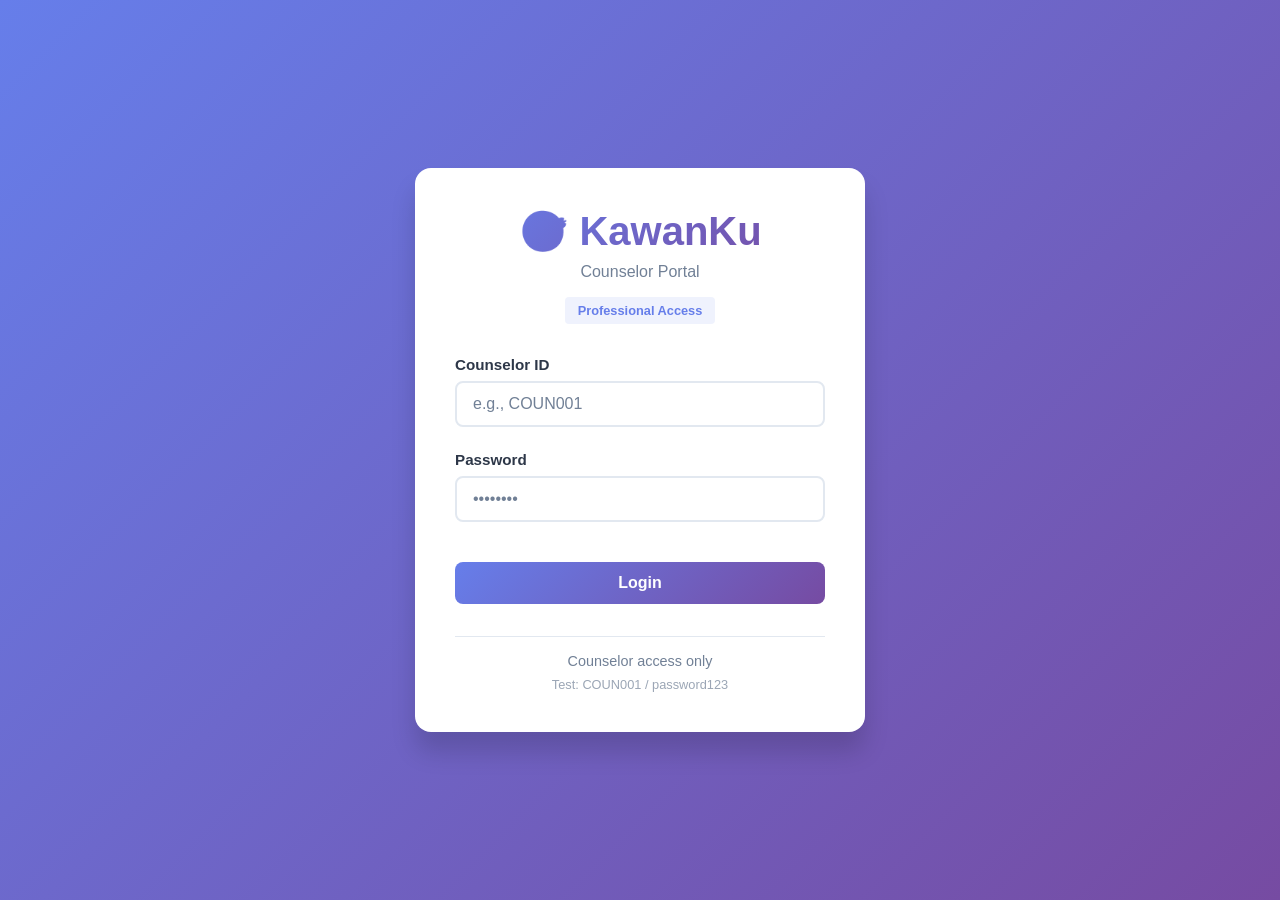
==== frontend/counselor/index.html @ 3671bcb1 "update routes" ====
<!DOCTYPE html>
<html lang="en">
<head>
    <meta charset="UTF-8">
    <meta name="viewport" content="width=device-width, initial-scale=1.0">
    <title>KawanKu AI - Counselor Dashboard</title>
    <style>
        * {
            margin: 0;
            padding: 0;
            box-sizing: border-box;
        }

        :root {
            --primary: #667eea;
            --secondary: #764ba2;
            --danger: #f56565;
            --warning: #ed8936;
            --success: #48bb78;
            --bg-light: #f7fafc;
            --bg-white: #ffffff;
            --text-dark: #2d3748;
            --text-light: #718096;
            --border: #e2e8f0;
            --shadow: 0 4px 6px rgba(0,0,0,0.1);
            --shadow-lg: 0 10px 15px rgba(0,0,0,0.1);
        }

        body {
            font-family: -apple-system, BlinkMacSystemFont, 'Segoe UI', Roboto, Oxygen, Ubuntu, Cantarell, sans-serif;
            background: var(--bg-light);
            color: var(--text-dark);
        }

        .container {
            display: flex;
            min-height: 100vh;
        }

        /* Sidebar */
        .sidebar {
            width: 280px;
            background: linear-gradient(135deg, var(--primary) 0%, var(--secondary) 100%);
            color: white;
            padding: 2rem;
            display: flex;
            flex-direction: column;
            box-shadow: var(--shadow-lg);
        }

        .logo {
            margin-bottom: 2rem;
        }

        .logo h1 {
            font-size: 1.5rem;
            margin-bottom: 0.5rem;
        }

        .logo p {
            font-size: 0.85rem;
            opacity: 0.9;
        }

        .nav {
            flex: 1;
        }

        .nav-item {
            padding: 0.75rem 1rem;
            margin-bottom: 0.5rem;
            border-radius: 0.5rem;
            cursor: pointer;
            transition: all 0.3s ease;
            opacity: 0.8;
            border-left: 3px solid transparent;
        }

        .nav-item:hover {
            background: rgba(255,255,255,0.1);
            opacity: 1;
        }

        .nav-item.active {
            background: rgba(255,255,255,0.2);
            opacity: 1;
            border-left-color: white;
        }

        .counselor-info {
            border-top: 2px solid rgba(255,255,255,0.2);
            padding-top: 1rem;
        }

        .counselor-info p {
            font-size: 0.9rem;
            margin-bottom: 0.5rem;
            opacity: 0.9;
        }

        .btn-logout {
            width: 100%;
            padding: 0.75rem;
            background: rgba(255,255,255,0.2);
            color: white;
            border: 2px solid white;
            border-radius: 0.5rem;
            cursor: pointer;
            font-weight: 600;
            transition: all 0.3s ease;
        }

        .btn-logout:hover {
            background: white;
            color: var(--primary);
        }

        /* Main content */
        .main-content {
            flex: 1;
            display: flex;
            flex-direction: column;
            overflow: hidden;
        }

        /* Header */
        .header {
            background: var(--bg-white);
            padding: 2rem;
            border-bottom: 2px solid var(--border);
            box-shadow: var(--shadow);
        }

        .header h2 {
            font-size: 1.75rem;
            color: var(--text-dark);
        }

        /* Dashboard content */
        .content {
            flex: 1;
            overflow-y: auto;
            padding: 2rem;
        }

        .dashboard-grid {
            display: grid;
            grid-template-columns: repeat(auto-fit, minmax(250px, 1fr));
            gap: 1.5rem;
            margin-bottom: 2rem;
        }

        .stat-card {
            background: var(--bg-white);
            padding: 1.5rem;
            border-radius: 1rem;
            box-shadow: var(--shadow);
            border-left: 4px solid var(--primary);
        }

        .stat-card.urgent {
            border-left-color: var(--danger);
        }

        .stat-card.warning {
            border-left-color: var(--warning);
        }

        .stat-value {
            font-size: 2rem;
            font-weight: 700;
            color: var(--primary);
            margin-bottom: 0.5rem;
        }

        .stat-label {
            color: var(--text-light);
            font-size: 0.9rem;
        }

        .students-table {
            background: var(--bg-white);
            border-radius: 1rem;
            box-shadow: var(--shadow);
            overflow: hidden;
            margin-bottom: 2rem;
        }

        .table-header {
            background: linear-gradient(135deg, var(--primary) 0%, var(--secondary) 100%);
            color: white;
            padding: 1.5rem 2rem;
            display: grid;
            grid-template-columns: 150px 200px 150px 150px 1fr;
            gap: 1rem;
            font-weight: 600;
            border-bottom: 2px solid var(--border);
        }

        .table-row {
            padding: 1.5rem 2rem;
            display: grid;
            grid-template-columns: 150px 200px 150px 150px 1fr;
            gap: 1rem;
            border-bottom: 1px solid var(--border);
            align-items: center;
            transition: all 0.3s ease;
            cursor: pointer;
        }

        .table-row:hover {
            background: var(--bg-light);
        }

        .student-id {
            font-weight: 600;
            color: var(--primary);
        }

        .risk-badge {
            display: inline-block;
            padding: 0.4rem 0.8rem;
            border-radius: 0.5rem;
            font-size: 0.85rem;
            font-weight: 600;
            text-align: center;
        }

        .risk-badge.low {
            background: rgba(72, 187, 120, 0.1);
            color: var(--success);
        }

        .risk-badge.moderate {
            background: rgba(237, 137, 54, 0.1);
            color: var(--warning);
        }

        .risk-badge.high {
            background: rgba(245, 101, 101, 0.1);
            color: var(--danger);
        }

        .risk-badge.urgent {
            background: var(--danger);
            color: white;
            animation: pulse 2s infinite;
        }

        @keyframes pulse {
            0%, 100% { opacity: 1; }
            50% { opacity: 0.7; }
        }

        .action-buttons {
            display: flex;
            gap: 0.5rem;
        }

        .btn {
            padding: 0.5rem 1rem;
            border: none;
            border-radius: 0.4rem;
            cursor: pointer;
            font-weight: 600;
            transition: all 0.3s ease;
            font-size: 0.85rem;
        }

        .btn-primary {
            background: var(--primary);
            color: white;
        }

        .btn-primary:hover {
            background: var(--secondary);
            transform: translateY(-2px);
        }

        .btn-secondary {
            background: var(--border);
            color: var(--text-dark);
        }

        .btn-secondary:hover {
            background: var(--text-light);
            color: white;
        }

        /* Modal */
        .modal {
            display: none;
            position: fixed;
            top: 0;
            left: 0;
            right: 0;
            bottom: 0;
            background: rgba(0,0,0,0.5);
            z-index: 1000;
            align-items: center;
            justify-content: center;
        }

        .modal.active {
            display: flex;
        }

        .modal-content {
            background: var(--bg-white);
            border-radius: 1rem;
            max-width: 700px;
            width: 90%;
            max-height: 80vh;
            overflow-y: auto;
            box-shadow: var(--shadow-lg);
        }

        .modal-header {
            padding: 2rem;
            background: linear-gradient(135deg, var(--primary) 0%, var(--secondary) 100%);
            color: white;
            display: flex;
            justify-content: space-between;
            align-items: center;
            border-bottom: 2px solid var(--border);
        }

        .modal-header h2 {
            font-size: 1.5rem;
        }

        .close-btn {
            background: none;
            border: none;
            color: white;
            font-size: 1.5rem;
            cursor: pointer;
        }

        .modal-body {
            padding: 2rem;
        }

        .report-section {
            margin-bottom: 2rem;
            padding-bottom: 1.5rem;
            border-bottom: 2px solid var(--border);
        }

        .report-section h3 {
            color: var(--primary);
            margin-bottom: 1rem;
            font-size: 1.1rem;
        }

        .report-section p {
            color: var(--text-light);
            line-height: 1.6;
            margin-bottom: 0.5rem;
        }

        @media (max-width: 1024px) {
            .table-header,
            .table-row {
                grid-template-columns: 120px 150px 120px 1fr;
            }
        }

        @media (max-width: 768px) {
            .container {
                flex-direction: column;
            }

            .sidebar {
                width: 100%;
                flex-direction: row;
                justify-content: space-between;
                padding: 1rem;
            }

            .nav {
                display: flex;
                gap: 1rem;
                flex: 1;
            }

            .dashboard-grid {
                grid-template-columns: 1fr;
            }

            .table-header,
            .table-row {
                grid-template-columns: 1fr;
            }
        }
    </style>
</head>
<body>
    <div class="container">
        <!-- Sidebar -->
        <div class="sidebar">
            <div class="logo">
                <h1>🎯 KawanKu</h1>
                <p>Counselor Portal</p>
            </div>

            <div class="nav">
                <div class="nav-item active" onclick="switchTab('dashboard')">
                    📊 Dashboard
                </div>
                <div class="nav-item" onclick="switchTab('students')">
                    👥 Students
                </div>
                <div class="nav-item" onclick="switchTab('reports')">
                    📋 Reports
                </div>
            </div>

            <div class="counselor-info">
                <p><strong id="counselorName">Counselor</strong></p>
                <p id="counselorId" style="font-size: 0.8rem; opacity: 0.7;"></p>
                <button class="btn-logout" onclick="logout()">Logout</button>
            </div>
        </div>

        <!-- Main Content -->
        <div class="main-content">
            <!-- Header -->
            <div class="header">
                <h2 id="pageTitle">Dashboard Overview</h2>
            </div>

            <!-- Content -->
            <div class="content">
                <!-- Dashboard Tab -->
                <div id="dashboardTab" class="tab-content active">
                    <div class="dashboard-grid">
                        <div class="stat-card">
                            <div class="stat-value" id="totalStudents">0</div>
                            <div class="stat-label">Total Students</div>
                        </div>
                        <div class="stat-card warning">
                            <div class="stat-value" id="needsAttention">0</div>
                            <div class="stat-label">Needs Attention</div>
                        </div>
                        <div class="stat-card urgent">
                            <div class="stat-value" id="urgentCases">0</div>
                            <div class="stat-label">Urgent Cases</div>
                        </div>
                    </div>
                </div>

                <!-- Students Tab -->
                <div id="studentsTab" class="tab-content" style="display: none;">
                    <div class="students-table">
                        <div class="table-header">
                            <div>Student ID</div>
                            <div>Name</div>
                            <div>Risk Level</div>
                            <div>Last Active</div>
                            <div>Actions</div>
                        </div>
                        <div id="studentsTableBody"></div>
                    </div>
                </div>

                <!-- Reports Tab -->
                <div id="reportsTab" class="tab-content" style="display: none;">
                    <p style="color: var(--text-light); margin-bottom: 1rem;">Select a student to view their privacy-preserved report.</p>
                    <div id="reportsContainer"></div>
                </div>
            </div>
        </div>
    </div>

    <!-- Report Modal -->
    <div id="reportModal" class="modal">
        <div class="modal-content">
            <div class="modal-header">
                <h2>Student Report - <span id="reportStudentId"></span></h2>
                <button class="close-btn" onclick="closeReportModal()">&times;</button>
            </div>
            <div class="modal-body" id="reportContent">
                <!-- Report content will be loaded here -->
            </div>
        </div>
    </div>

    <script>
        const API_BASE = window.API_BASE || 'http://localhost:5000/api';
        let counselorId, token;

        // Initialize
        window.addEventListener('DOMContentLoaded', () => {
            const stored = localStorage.getItem('kawanku_counselor_session');
            if (!stored) {
                window.location.href = 'login.html';
                return;
            }

            const session = JSON.parse(stored);
            counselorId = session.counselor_id;
            token = session.token;

            document.getElementById('counselorName').textContent = session.full_name;
            document.getElementById('counselorId').textContent = counselorId;

            loadDashboard();
            loadStudents();
            setInterval(() => {
                loadDashboard();
                loadStudents();
            }, 15000);
        });

        function switchTab(tabName) {
            // Hide all tabs
            document.querySelectorAll('.tab-content').forEach(el => {
                el.style.display = 'none';
            });

            // Remove active class from nav items
            document.querySelectorAll('.nav-item').forEach(el => {
                el.classList.remove('active');
            });

            // Show selected tab
            document.getElementById(tabName + 'Tab').style.display = 'block';

            // Set active nav item
            event.target.classList.add('active');

            // Update page title
            const titles = {
                'dashboard': 'Dashboard Overview',
                'students': 'Student List',
                'reports': 'Reports'
            };
            document.getElementById('pageTitle').textContent = titles[tabName];
        }

        async function loadDashboard() {
            try {
                const response = await fetch(`${API_BASE}/counselor/dashboard`, {
                    headers: { 'Authorization': `Bearer ${token}` }
                });

                if (response.ok) {
                    const data = await response.json();
                    document.getElementById('totalStudents').textContent = data.total_students;
                    document.getElementById('needsAttention').textContent = data.students_needing_attention;
                    document.getElementById('urgentCases').textContent = data.urgent_cases;
                }
            } catch (error) {
                console.error('Error loading dashboard:', error);
            }
        }

        async function loadStudents() {
            try {
                const response = await fetch(`${API_BASE}/counselor/students`, {
                    headers: { 'Authorization': `Bearer ${token}` }
                });

                if (response.ok) {
                    const data = await response.json();
                    displayStudents(data.students);
                }
            } catch (error) {
                console.error('Error loading students:', error);
            }
        }

        function displayStudents(students) {
            const tbody = document.getElementById('studentsTableBody');
            tbody.innerHTML = '';

            students.forEach(student => {
                const riskLevel = student.risk_assessment?.overall_risk_level || 'Low';
                const riskClass = riskLevel.toLowerCase();
                const lastLogin = student.last_login ? new Date(student.last_login).toLocaleDateString() : 'N/A';

                const row = document.createElement('div');
                row.className = 'table-row';
                row.innerHTML = `
                    <div class="student-id">${student.student_id}</div>
                    <div>${student.full_name}</div>
                    <div>
                        <span class="risk-badge ${riskClass}">${riskLevel}</span>
                    </div>
                    <div>${lastLogin}</div>
                    <div class="action-buttons">
                        <button class="btn btn-primary" onclick="viewReport('${student.student_id}')">Report</button>
                        <button class="btn btn-secondary" onclick="contactStudent('${student.student_id}')">Contact</button>
                    </div>
                `;
                tbody.appendChild(row);
            });
        }

        async function viewReport(studentId) {
            try {
                const response = await fetch(`${API_BASE}/counselor/report/${studentId}`, {
                    headers: { 'Authorization': `Bearer ${token}` }
                });

                if (response.ok) {
                    const report = await response.json();
                    displayReportModal(studentId, report);
                }
            } catch (error) {
                console.error('Error loading report:', error);
                alert('Failed to load report');
            }
        }

        function displayReportModal(studentId, report) {
            document.getElementById('reportStudentId').textContent = studentId;

            const reportHtml = `
                <div class="report-section">
                    <h3>📋 Metadata</h3>
                    <p><strong>Sessions:</strong> ${report.metadata.total_sessions}</p>
                    <p><strong>Messages:</strong> ${report.metadata.total_messages}</p>
                </div>

                <div class="report-section">
                    <h3>😊 Mood State</h3>
                    <p><strong>Current:</strong> ${report.mood_state.current_state}</p>
                    <p><strong>Trajectory:</strong> ${report.mood_state.trajectory}</p>
                    <p>${report.mood_state.description}</p>
                </div>

                <div class="report-section">
                    <h3>😰 Stress Assessment</h3>
                    <p><strong>Overall Level:</strong> ${report.stress_assessment.overall_level}</p>
                    <p><strong>Breakdown:</strong></p>
                    <ul style="margin-left: 1rem; color: var(--text-light);">
                        <li>Cognitive Burnout: ${report.stress_assessment.breakdown.cognitive_burnout}%</li>
                        <li>Emotional Fatigue: ${report.stress_assessment.breakdown.emotional_fatigue}%</li>
                        <li>Social Stress: ${report.stress_assessment.breakdown.social_stress}%</li>
                        <li>Academic Pressure: ${report.stress_assessment.breakdown.academic_pressure}%</li>
                    </ul>
                </div>

                <div class="report-section">
                    <h3>🏥 Clinical Screening</h3>
                    <p><strong>GAD-7 Score:</strong> ${report.clinical_screening.gad7.score} (${report.clinical_screening.gad7.risk_level})</p>
                    <p><strong>PHQ-9 Score:</strong> ${report.clinical_screening.phq9.score} (${report.clinical_screening.phq9.risk_level})</p>
                </div>

                <div class="report-section">
                    <h3>⚠️ Risk Assessment</h3>
                    <p><strong>Overall Risk:</strong> ${report.risk_assessment.overall_risk_level}</p>
                    <p><strong>Intervention Needed:</strong> ${report.risk_assessment.immediate_intervention_needed ? 'YES' : 'No'}</p>
                    <p><strong>Follow-up Priority:</strong> ${report.risk_assessment.follow_up_priority}</p>
                </div>

                <div class="report-section" style="border: none;">
                    <h3>💡 Recommendations</h3>
                    <div id="recommendationsContainer"></div>
                    <p style="margin-top: 1rem; padding-top: 1rem; border-top: 1px solid var(--border); font-size: 0.9rem; color: var(--text-light);">
                        ⚕️ ${report.privacy_notice}
                    </p>
                </div>
            `;

            document.getElementById('reportContent').innerHTML = reportHtml;

            // Add recommendations
            const recsContainer = document.getElementById('recommendationsContainer');
            report.clinical_recommendations.forEach(rec => {
                const recDiv = document.createElement('div');
                recDiv.style.marginBottom = '1rem';
                recDiv.innerHTML = `
                    <p><strong>${rec.action}</strong> <span class="risk-badge ${rec.urgency.toLowerCase()}">${rec.urgency}</span></p>
                    <p style="color: var(--text-light); margin-top: 0.5rem;">${rec.description}</p>
                `;
                recsContainer.appendChild(recDiv);
            });

            document.getElementById('reportModal').classList.add('active');
        }

        function closeReportModal() {
            document.getElementById('reportModal').classList.remove('active');
        }

        function contactStudent(studentId) {
            alert(`Contacting student ${studentId}...\n(This would open contact form)`);
        }

        function logout() {
            localStorage.removeItem('kawanku_counselor_session');
            window.location.href = 'login.html';
        }
    </script>
</body>
</html>
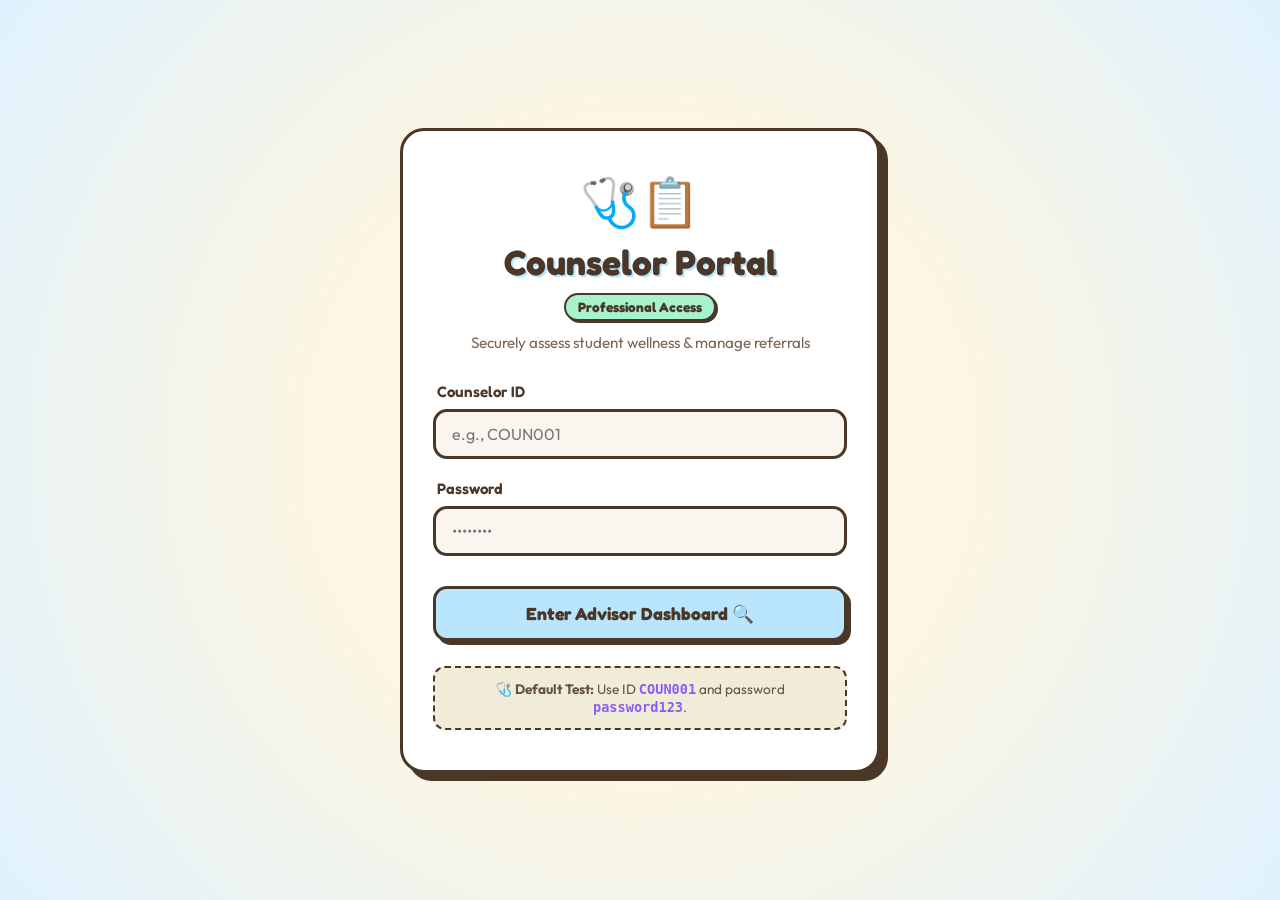
==== commit 0a0293e9: "feat: complete counselor and student login & registration with backend API and local fallback" ====
--- a/frontend/counselor/index.html
+++ b/frontend/counselor/index.html
@@ -3,7 +3,13 @@
 <head>
     <meta charset="UTF-8">
     <meta name="viewport" content="width=device-width, initial-scale=1.0">
-    <title>KawanKu AI - Counselor Dashboard</title>
+    <title>KawanKu AI - Counselor Portal</title>
+    <!-- Google Fonts -->
+    <link rel="preconnect" href="https://fonts.googleapis.com">
+    <link rel="preconnect" href="https://fonts.gstatic.com" crossorigin>
+    <link href="https://fonts.googleapis.com/css2?family=Fredoka:wght@300..700&family=Outfit:wght@300;400;500;600;700;800&display=swap" rel="stylesheet">
+    <!-- Lucide Icons -->
+    <script src="../../lucide.min.js"></script>
     <style>
         * {
             margin: 0;
@@ -12,688 +18,1223 @@
         }
 
         :root {
-            --primary: #667eea;
-            --secondary: #764ba2;
-            --danger: #f56565;
-            --warning: #ed8936;
-            --success: #48bb78;
-            --bg-light: #f7fafc;
-            --bg-white: #ffffff;
-            --text-dark: #2d3748;
-            --text-light: #718096;
-            --border: #e2e8f0;
-            --shadow: 0 4px 6px rgba(0,0,0,0.1);
-            --shadow-lg: 0 10px 15px rgba(0,0,0,0.1);
+            --bg-color: #fdf6e2;
+            --text-color: #4a3728;
+            --accent-purple: #8b5cf6;
+            --accent-mint: #a7f3d0;
+            --accent-blue: #bae6fd;
+            --accent-pink: #ffb3c1;
+            --accent-peach: #ffd0b0;
+            --border-color: #4a3728;
+            --card-bg: #ffffff;
         }
 
         body {
-            font-family: -apple-system, BlinkMacSystemFont, 'Segoe UI', Roboto, Oxygen, Ubuntu, Cantarell, sans-serif;
-            background: var(--bg-light);
-            color: var(--text-dark);
-        }
-
-        .container {
-            display: flex;
+            font-family: 'Outfit', sans-serif;
+            background: #faf6ef;
+            color: var(--text-color);
             min-height: 100vh;
-        }
-
-        /* Sidebar */
-        .sidebar {
+            display: flex;
+        }
+
+        /* Sidebar Nav */
+        aside.sidebar {
             width: 280px;
-            background: linear-gradient(135deg, var(--primary) 0%, var(--secondary) 100%);
-            color: white;
-            padding: 2rem;
+            background: #ffffff;
+            border-right: 3px solid var(--border-color);
             display: flex;
             flex-direction: column;
-            box-shadow: var(--shadow-lg);
-        }
-
-        .logo {
-            margin-bottom: 2rem;
-        }
-
-        .logo h1 {
-            font-size: 1.5rem;
-            margin-bottom: 0.5rem;
-        }
-
-        .logo p {
-            font-size: 0.85rem;
-            opacity: 0.9;
-        }
-
-        .nav {
-            flex: 1;
-        }
-
-        .nav-item {
-            padding: 0.75rem 1rem;
-            margin-bottom: 0.5rem;
-            border-radius: 0.5rem;
+            padding: 30px 20px;
+        }
+
+        .logo-section {
+            display: flex;
+            align-items: center;
+            gap: 12px;
+            margin-bottom: 40px;
+            padding-bottom: 20px;
+            border-bottom: 2px dashed var(--border-color);
+        }
+
+        .logo-icon {
+            font-size: 2.2rem;
+            animation: bounce-slow 4s ease-in-out infinite;
+        }
+
+        @keyframes bounce-slow {
+            0%, 100% { transform: translateY(0); }
+            50% { transform: translateY(-4px); }
+        }
+
+        .logo-text h2 {
+            font-family: 'Fredoka', sans-serif;
+            font-size: 1.4rem;
+            color: var(--text-color);
+        }
+
+        .logo-text span {
+            font-size: 0.75rem;
+            background: var(--accent-mint);
+            border: 1.5px solid var(--border-color);
+            font-weight: 700;
+            padding: 2px 8px;
+            border-radius: 10px;
+        }
+
+        .nav-menu {
+            display: flex;
+            flex-direction: column;
+            gap: 10px;
+            flex-grow: 1;
+        }
+
+        .nav-btn {
+            background: none;
+            border: 3px solid transparent;
+            padding: 12px 16px;
+            border-radius: 14px;
+            font-family: 'Fredoka', sans-serif;
+            font-size: 1rem;
+            font-weight: 600;
+            color: var(--text-color);
             cursor: pointer;
-            transition: all 0.3s ease;
-            opacity: 0.8;
-            border-left: 3px solid transparent;
-        }
-
-        .nav-item:hover {
-            background: rgba(255,255,255,0.1);
-            opacity: 1;
-        }
-
-        .nav-item.active {
-            background: rgba(255,255,255,0.2);
-            opacity: 1;
-            border-left-color: white;
-        }
-
-        .counselor-info {
-            border-top: 2px solid rgba(255,255,255,0.2);
-            padding-top: 1rem;
-        }
-
-        .counselor-info p {
-            font-size: 0.9rem;
-            margin-bottom: 0.5rem;
-            opacity: 0.9;
+            display: flex;
+            align-items: center;
+            gap: 12px;
+            transition: all 0.2s ease;
+            text-align: left;
+        }
+
+        .nav-btn:hover {
+            background: #faf6ef;
+            border-color: var(--border-color);
+        }
+
+        .nav-btn.active {
+            background: var(--accent-blue);
+            border-color: var(--border-color);
+            box-shadow: 3px 3px 0px 0px var(--border-color);
+            transform: translate(-1px, -1px);
+        }
+
+        .sidebar-footer {
+            border-top: 2px dashed var(--border-color);
+            padding-top: 20px;
+            margin-top: 20px;
+        }
+
+        .counselor-profile {
+            display: flex;
+            align-items: center;
+            gap: 12px;
+            margin-bottom: 15px;
+        }
+
+        .profile-avatar {
+            font-size: 1.8rem;
+            background: #faf6ef;
+            width: 44px;
+            height: 44px;
+            border-radius: 50%;
+            border: 2px solid var(--border-color);
+            display: flex;
+            align-items: center;
+            justify-content: center;
+        }
+
+        .profile-info {
+            display: flex;
+            flex-direction: column;
+        }
+
+        .profile-name {
+            font-weight: 700;
+            font-size: 0.95rem;
+        }
+
+        .profile-role {
+            font-size: 0.75rem;
+            color: #7a6655;
         }
 
         .btn-logout {
             width: 100%;
-            padding: 0.75rem;
-            background: rgba(255,255,255,0.2);
-            color: white;
-            border: 2px solid white;
-            border-radius: 0.5rem;
+            background: #fee2e2;
+            border: 2px solid var(--border-color);
+            border-radius: 10px;
+            padding: 8px;
+            font-family: 'Fredoka', sans-serif;
+            font-size: 0.85rem;
+            font-weight: 700;
+            color: #b91c1c;
             cursor: pointer;
-            font-weight: 600;
-            transition: all 0.3s ease;
+            transition: all 0.2s;
         }
 
         .btn-logout:hover {
-            background: white;
-            color: var(--primary);
-        }
-
-        /* Main content */
-        .main-content {
-            flex: 1;
-            display: flex;
-            flex-direction: column;
-            overflow: hidden;
-        }
-
-        /* Header */
-        .header {
-            background: var(--bg-white);
-            padding: 2rem;
-            border-bottom: 2px solid var(--border);
-            box-shadow: var(--shadow);
-        }
-
-        .header h2 {
-            font-size: 1.75rem;
-            color: var(--text-dark);
-        }
-
-        /* Dashboard content */
-        .content {
-            flex: 1;
+            background: #fca5a5;
+        }
+
+        /* Main Content Container */
+        main.main-content {
+            flex-grow: 1;
+            padding: 40px;
             overflow-y: auto;
-            padding: 2rem;
-        }
-
-        .dashboard-grid {
+            max-width: calc(100vw - 280px);
+        }
+
+        header.content-header {
+            display: flex;
+            justify-content: space-between;
+            align-items: center;
+            margin-bottom: 35px;
+        }
+
+        header.content-header h1 {
+            font-family: 'Fredoka', sans-serif;
+            font-size: 2.2rem;
+            text-shadow: 2px 2px 0px var(--accent-blue);
+        }
+
+        /* Search Section */
+        .search-container {
+            display: flex;
+            align-items: center;
+            gap: 10px;
+        }
+
+        .search-input {
+            padding: 10px 16px;
+            font-family: inherit;
+            font-size: 0.95rem;
+            border: 3px solid var(--border-color);
+            border-radius: 12px;
+            outline: none;
+            width: 240px;
+            background: #ffffff;
+        }
+
+        .search-input:focus {
+            box-shadow: 3px 3px 0px 0px var(--border-color);
+        }
+
+        .btn-search {
+            background: var(--accent-pink);
+            border: 3px solid var(--border-color);
+            border-radius: 12px;
+            padding: 10px 18px;
+            font-family: 'Fredoka', sans-serif;
+            font-weight: 700;
+            cursor: pointer;
+            box-shadow: 3px 3px 0px 0px var(--border-color);
+            transition: all 0.2s;
+        }
+
+        .btn-search:hover {
+            transform: translate(-1px, -1px);
+            box-shadow: 4px 4px 0px 0px var(--border-color);
+        }
+
+        .btn-search:active {
+            transform: translate(1px, 1px);
+            box-shadow: 1px 1px 0px 0px var(--border-color);
+        }
+
+        /* Grid stats */
+        .stats-grid {
             display: grid;
-            grid-template-columns: repeat(auto-fit, minmax(250px, 1fr));
-            gap: 1.5rem;
-            margin-bottom: 2rem;
+            grid-template-columns: repeat(auto-fit, minmax(220px, 1fr));
+            gap: 20px;
+            margin-bottom: 35px;
         }
 
         .stat-card {
-            background: var(--bg-white);
-            padding: 1.5rem;
-            border-radius: 1rem;
-            box-shadow: var(--shadow);
-            border-left: 4px solid var(--primary);
+            background: #ffffff;
+            border: 3px solid var(--border-color);
+            border-radius: 20px;
+            padding: 24px;
+            box-shadow: 4px 4px 0px 0px var(--border-color);
+            display: flex;
+            align-items: center;
+            justify-content: space-between;
         }
 
         .stat-card.urgent {
-            border-left-color: var(--danger);
-        }
-
-        .stat-card.warning {
-            border-left-color: var(--warning);
-        }
-
-        .stat-value {
+            background: #fee2e2;
+        }
+
+        .stat-info h3 {
+            font-size: 0.85rem;
+            text-transform: uppercase;
+            letter-spacing: 1px;
+            color: #7a6655;
+            margin-bottom: 5px;
+        }
+
+        .stat-info p.val {
+            font-family: 'Fredoka', sans-serif;
+            font-size: 2.2rem;
+            font-weight: 700;
+        }
+
+        .stat-icon {
+            font-size: 2.4rem;
+        }
+
+        /* Panels styling */
+        .panel {
+            display: none;
+        }
+
+        .panel.active {
+            display: block;
+        }
+
+        /* Cards list */
+        .main-card {
+            background: #ffffff;
+            border: 3px solid var(--border-color);
+            border-radius: 20px;
+            padding: 30px;
+            box-shadow: 6px 6px 0px 0px var(--border-color);
+            margin-bottom: 30px;
+        }
+
+        .main-card h2 {
+            font-family: 'Fredoka', sans-serif;
+            font-size: 1.5rem;
+            margin-bottom: 20px;
+            display: flex;
+            align-items: center;
+            gap: 10px;
+        }
+
+        /* Table */
+        .custom-table {
+            width: 100%;
+            border-collapse: separate;
+            border-spacing: 0 10px;
+        }
+
+        .custom-table th {
+            text-align: left;
+            padding: 10px 15px;
+            font-family: 'Fredoka', sans-serif;
+            font-weight: 700;
+            font-size: 0.9rem;
+            text-transform: uppercase;
+            color: #7a6655;
+        }
+
+        .table-row {
+            background: #faf6ef;
+            border-radius: 12px;
+        }
+
+        .table-row td {
+            padding: 15px;
+            border-top: 3px solid var(--border-color);
+            border-bottom: 3px solid var(--border-color);
+        }
+
+        .table-row td:first-child {
+            border-left: 3px solid var(--border-color);
+            border-top-left-radius: 12px;
+            border-bottom-left-radius: 12px;
+            font-weight: bold;
+        }
+
+        .table-row td:last-child {
+            border-right: 3px solid var(--border-color);
+            border-top-right-radius: 12px;
+            border-bottom-right-radius: 12px;
+        }
+
+        /* Badges */
+        .badge-risk {
+            font-family: 'Fredoka', sans-serif;
+            font-weight: 700;
+            font-size: 0.8rem;
+            padding: 4px 10px;
+            border-radius: 12px;
+            border: 2px solid var(--border-color);
+            display: inline-block;
+            box-shadow: 1.5px 1.5px 0px 0px var(--border-color);
+        }
+
+        .badge-risk.low { background: var(--accent-mint); }
+        .badge-risk.medium { background: var(--accent-peach); }
+        .badge-risk.high { background: var(--accent-pink); }
+        .badge-risk.urgent { background: #f87171; color: white; animation: pulse-border 1.5s infinite; }
+
+        @keyframes pulse-border {
+            0%, 100% { border-color: var(--border-color); }
+            50% { border-color: #ef4444; }
+        }
+
+        .btn-table {
+            background: #ffffff;
+            border: 2.5px solid var(--border-color);
+            border-radius: 8px;
+            padding: 6px 12px;
+            font-family: 'Fredoka', sans-serif;
+            font-size: 0.85rem;
+            font-weight: 700;
+            cursor: pointer;
+            transition: all 0.15s;
+            box-shadow: 2px 2px 0px 0px var(--border-color);
+        }
+
+        .btn-table:hover {
+            transform: translate(-1px, -1px);
+            box-shadow: 3px 3px 0px 0px var(--border-color);
+        }
+
+        .btn-table.primary {
+            background: var(--accent-blue);
+        }
+
+        /* Weekly Scheduler Styling */
+        .weekly-banner {
+            background: var(--accent-peach);
+            border: 3px solid var(--border-color);
+            border-radius: 16px;
+            padding: 20px;
+            margin-bottom: 25px;
+            display: flex;
+            align-items: center;
+            gap: 15px;
+            box-shadow: 4px 4px 0px 0px var(--border-color);
+        }
+
+        .weekly-banner-icon {
             font-size: 2rem;
-            font-weight: 700;
-            color: var(--primary);
-            margin-bottom: 0.5rem;
-        }
-
-        .stat-label {
-            color: var(--text-light);
+        }
+
+        .weekly-banner-text h3 {
+            font-family: 'Fredoka', sans-serif;
+            margin-bottom: 4px;
+        }
+
+        .weekly-banner-text p {
             font-size: 0.9rem;
-        }
-
-        .students-table {
-            background: var(--bg-white);
-            border-radius: 1rem;
-            box-shadow: var(--shadow);
-            overflow: hidden;
-            margin-bottom: 2rem;
-        }
-
-        .table-header {
-            background: linear-gradient(135deg, var(--primary) 0%, var(--secondary) 100%);
-            color: white;
-            padding: 1.5rem 2rem;
-            display: grid;
-            grid-template-columns: 150px 200px 150px 150px 1fr;
-            gap: 1rem;
-            font-weight: 600;
-            border-bottom: 2px solid var(--border);
-        }
-
-        .table-row {
-            padding: 1.5rem 2rem;
-            display: grid;
-            grid-template-columns: 150px 200px 150px 150px 1fr;
-            gap: 1rem;
-            border-bottom: 1px solid var(--border);
-            align-items: center;
-            transition: all 0.3s ease;
-            cursor: pointer;
-        }
-
-        .table-row:hover {
-            background: var(--bg-light);
-        }
-
-        .student-id {
-            font-weight: 600;
-            color: var(--primary);
-        }
-
-        .risk-badge {
-            display: inline-block;
-            padding: 0.4rem 0.8rem;
-            border-radius: 0.5rem;
-            font-size: 0.85rem;
-            font-weight: 600;
-            text-align: center;
-        }
-
-        .risk-badge.low {
-            background: rgba(72, 187, 120, 0.1);
-            color: var(--success);
-        }
-
-        .risk-badge.moderate {
-            background: rgba(237, 137, 54, 0.1);
-            color: var(--warning);
-        }
-
-        .risk-badge.high {
-            background: rgba(245, 101, 101, 0.1);
-            color: var(--danger);
-        }
-
-        .risk-badge.urgent {
-            background: var(--danger);
-            color: white;
-            animation: pulse 2s infinite;
-        }
-
-        @keyframes pulse {
-            0%, 100% { opacity: 1; }
-            50% { opacity: 0.7; }
-        }
-
-        .action-buttons {
-            display: flex;
-            gap: 0.5rem;
-        }
-
-        .btn {
-            padding: 0.5rem 1rem;
-            border: none;
-            border-radius: 0.4rem;
-            cursor: pointer;
-            font-weight: 600;
-            transition: all 0.3s ease;
-            font-size: 0.85rem;
-        }
-
-        .btn-primary {
-            background: var(--primary);
-            color: white;
-        }
-
-        .btn-primary:hover {
-            background: var(--secondary);
-            transform: translateY(-2px);
-        }
-
-        .btn-secondary {
-            background: var(--border);
-            color: var(--text-dark);
-        }
-
-        .btn-secondary:hover {
-            background: var(--text-light);
-            color: white;
-        }
-
-        /* Modal */
-        .modal {
-            display: none;
+            opacity: 0.9;
+        }
+
+        .scheduler-card {
+            background: #faf6ef;
+            border: 2px dashed var(--border-color);
+            border-radius: 14px;
+            padding: 20px;
+            margin-top: 20px;
+        }
+
+        /* Report Modal Card */
+        .modal-overlay {
             position: fixed;
             top: 0;
             left: 0;
             right: 0;
             bottom: 0;
-            background: rgba(0,0,0,0.5);
-            z-index: 1000;
+            background: rgba(74, 55, 40, 0.4);
+            display: flex;
             align-items: center;
             justify-content: center;
-        }
-
-        .modal.active {
-            display: flex;
-        }
-
-        .modal-content {
-            background: var(--bg-white);
-            border-radius: 1rem;
-            max-width: 700px;
-            width: 90%;
-            max-height: 80vh;
-            overflow-y: auto;
-            box-shadow: var(--shadow-lg);
+            z-index: 100;
+            opacity: 0;
+            pointer-events: none;
+            transition: opacity 0.3s ease;
+            padding: 20px;
+        }
+
+        .modal-overlay.active {
+            opacity: 1;
+            pointer-events: auto;
+        }
+
+        .modal-card {
+            background: #ffffff;
+            border: 3.5px solid var(--border-color);
+            border-radius: 24px;
+            width: 100%;
+            max-width: 680px;
+            max-height: 90vh;
+            display: flex;
+            flex-direction: column;
+            box-shadow: 10px 10px 0px 0px var(--border-color);
+            transform: translateY(20px);
+            transition: transform 0.3s ease;
+        }
+
+        .modal-overlay.active .modal-card {
+            transform: translateY(0);
         }
 
         .modal-header {
-            padding: 2rem;
-            background: linear-gradient(135deg, var(--primary) 0%, var(--secondary) 100%);
-            color: white;
-            display: flex;
+            padding: 20px 25px;
+            border-bottom: 3px solid var(--border-color);
+            display: flex;
+            align-items: center;
             justify-content: space-between;
-            align-items: center;
-            border-bottom: 2px solid var(--border);
+            background: var(--accent-blue);
+            border-top-left-radius: 20px;
+            border-top-right-radius: 20px;
         }
 
         .modal-header h2 {
-            font-size: 1.5rem;
+            font-family: 'Fredoka', sans-serif;
+            font-size: 1.4rem;
         }
 
         .close-btn {
             background: none;
             border: none;
-            color: white;
-            font-size: 1.5rem;
+            font-size: 1.8rem;
             cursor: pointer;
+            color: var(--text-color);
         }
 
         .modal-body {
-            padding: 2rem;
+            padding: 25px;
+            overflow-y: auto;
+            flex-grow: 1;
         }
 
         .report-section {
-            margin-bottom: 2rem;
-            padding-bottom: 1.5rem;
-            border-bottom: 2px solid var(--border);
+            margin-bottom: 25px;
+            padding-bottom: 20px;
+            border-bottom: 2.5px dashed var(--border-color);
+        }
+
+        .report-section:last-child {
+            border-bottom: none;
+            margin-bottom: 0;
+            padding-bottom: 0;
         }
 
         .report-section h3 {
-            color: var(--primary);
-            margin-bottom: 1rem;
-            font-size: 1.1rem;
-        }
-
-        .report-section p {
-            color: var(--text-light);
-            line-height: 1.6;
-            margin-bottom: 0.5rem;
-        }
-
-        @media (max-width: 1024px) {
-            .table-header,
-            .table-row {
-                grid-template-columns: 120px 150px 120px 1fr;
-            }
-        }
-
-        @media (max-width: 768px) {
-            .container {
-                flex-direction: column;
-            }
-
-            .sidebar {
-                width: 100%;
-                flex-direction: row;
-                justify-content: space-between;
-                padding: 1rem;
-            }
-
-            .nav {
-                display: flex;
-                gap: 1rem;
-                flex: 1;
-            }
-
-            .dashboard-grid {
-                grid-template-columns: 1fr;
-            }
-
-            .table-header,
-            .table-row {
-                grid-template-columns: 1fr;
-            }
+            font-family: 'Fredoka', sans-serif;
+            font-size: 1.15rem;
+            margin-bottom: 12px;
+            display: flex;
+            align-items: center;
+            gap: 8px;
+        }
+
+        .report-grid {
+            display: grid;
+            grid-template-columns: repeat(auto-fit, minmax(220px, 1fr));
+            gap: 15px;
+        }
+
+        .report-field {
+            background: #faf6ef;
+            padding: 12px;
+            border-radius: 12px;
+            border: 2px solid var(--border-color);
+        }
+
+        .report-field strong {
+            display: block;
+            font-size: 0.8rem;
+            text-transform: uppercase;
+            color: #7a6655;
+            margin-bottom: 4px;
+        }
+
+        .report-field span {
+            font-size: 1rem;
+            font-weight: 700;
+        }
+
+        .recommendation-item {
+            background: #eef2ff;
+            border: 2px solid var(--border-color);
+            border-radius: 12px;
+            padding: 12px;
+            margin-bottom: 10px;
+            box-shadow: 2px 2px 0px 0px var(--border-color);
+        }
+
+        .recommendation-item.urgent {
+            background: #fee2e2;
+        }
+
+        .modal-footer {
+            padding: 15px 25px;
+            border-top: 3px solid var(--border-color);
+            display: flex;
+            justify-content: flex-end;
+            gap: 10px;
+            background: #faf6ef;
+            border-bottom-left-radius: 20px;
+            border-bottom-right-radius: 20px;
+        }
+
+        .btn-modal {
+            padding: 10px 20px;
+            font-family: 'Fredoka', sans-serif;
+            font-weight: 700;
+            border: 3px solid var(--border-color);
+            border-radius: 12px;
+            cursor: pointer;
+            box-shadow: 3px 3px 0px 0px var(--border-color);
+            transition: all 0.15s;
+        }
+
+        .btn-modal:hover {
+            transform: translate(-1px, -1px);
+            box-shadow: 4px 4px 0px 0px var(--border-color);
+        }
+
+        .btn-modal.secondary {
+            background: #ffffff;
+        }
+
+        .btn-modal.primary {
+            background: var(--accent-pink);
         }
     </style>
 </head>
 <body>
-    <div class="container">
-        <!-- Sidebar -->
-        <div class="sidebar">
-            <div class="logo">
-                <h1>🎯 KawanKu</h1>
-                <p>Counselor Portal</p>
-            </div>
-
-            <div class="nav">
-                <div class="nav-item active" onclick="switchTab('dashboard')">
-                    📊 Dashboard
-                </div>
-                <div class="nav-item" onclick="switchTab('students')">
-                    👥 Students
-                </div>
-                <div class="nav-item" onclick="switchTab('reports')">
-                    📋 Reports
-                </div>
-            </div>
-
-            <div class="counselor-info">
-                <p><strong id="counselorName">Counselor</strong></p>
-                <p id="counselorId" style="font-size: 0.8rem; opacity: 0.7;"></p>
-                <button class="btn-logout" onclick="logout()">Logout</button>
+    <!-- Sidebar Navigation -->
+    <aside class="sidebar">
+        <div class="logo-section">
+            <span class="logo-icon">🩺🤖</span>
+            <div class="logo-text">
+                <h2>KawanKu AI</h2>
+                <span>Advisors Portal</span>
             </div>
         </div>
 
-        <!-- Main Content -->
-        <div class="main-content">
-            <!-- Header -->
-            <div class="header">
-                <h2 id="pageTitle">Dashboard Overview</h2>
-            </div>
-
-            <!-- Content -->
-            <div class="content">
-                <!-- Dashboard Tab -->
-                <div id="dashboardTab" class="tab-content active">
-                    <div class="dashboard-grid">
-                        <div class="stat-card">
-                            <div class="stat-value" id="totalStudents">0</div>
-                            <div class="stat-label">Total Students</div>
-                        </div>
-                        <div class="stat-card warning">
-                            <div class="stat-value" id="needsAttention">0</div>
-                            <div class="stat-label">Needs Attention</div>
-                        </div>
-                        <div class="stat-card urgent">
-                            <div class="stat-value" id="urgentCases">0</div>
-                            <div class="stat-label">Urgent Cases</div>
-                        </div>
+        <nav class="nav-menu">
+            <button class="nav-btn active" onclick="switchPanel('dashboard')" id="nav-dashboard">
+                <i data-lucide="layout-dashboard"></i>
+                <span>Overview</span>
+            </button>
+            <button class="nav-btn" onclick="switchPanel('students')" id="nav-students">
+                <i data-lucide="users"></i>
+                <span>Student Directory</span>
+            </button>
+            <button class="nav-btn" onclick="switchPanel('weekly')" id="nav-weekly">
+                <i data-lucide="calendar"></i>
+                <span>Weekly Dispatch</span>
+            </button>
+        </nav>
+
+        <div class="sidebar-footer">
+            <div class="counselor-profile">
+                <div class="profile-avatar">👨‍⚕️</div>
+                <div class="profile-info">
+                    <span class="profile-name" id="counselorName">Advisor Henderson</span>
+                    <span class="profile-role" id="counselorId">COUN001</span>
+                </div>
+            </div>
+            <button class="btn-logout" onclick="logout()">Logout 🚪</button>
+        </div>
+    </aside>
+
+    <!-- Main Content -->
+    <main class="main-content">
+        <!-- Content Header -->
+        <header class="content-header">
+            <div>
+                <h1 id="panelTitle">Advisor Dashboard</h1>
+                <p style="color: #7a6655; margin-top: 4px;">Anonymized clinical overview & support triggers</p>
+            </div>
+
+            <!-- Search by student ID -->
+            <div class="search-container">
+                <input type="text" class="search-input" id="searchStudentIdInput" placeholder="Search Student ID (e.g. STU001)">
+                <button class="btn-search" onclick="searchStudentById()">Search 🔍</button>
+            </div>
+        </header>
+
+        <!-- Stats Overview Cards -->
+        <div class="stats-grid">
+            <div class="stat-card">
+                <div class="stat-info">
+                    <h3>Total Active Students</h3>
+                    <p class="val" id="stat-total-students">1</p>
+                </div>
+                <span class="stat-icon">🎒</span>
+            </div>
+            <div class="stat-card urgent" id="attentionCard">
+                <div class="stat-info">
+                    <h3>SOS Dispatches</h3>
+                    <p class="val text-rose" id="stat-attention-students">0</p>
+                </div>
+                <span class="stat-icon">🚨</span>
+            </div>
+            <div class="stat-card" style="background: var(--accent-mint);">
+                <div class="stat-info">
+                    <h3>Weekly Dispatch Cycle</h3>
+                    <p class="val" style="font-size: 1.15rem; font-family: inherit; font-weight: 700; margin-top: 10px;">
+                        Mondays (Active)
+                    </p>
+                </div>
+                <span class="stat-icon">📅</span>
+            </div>
+        </div>
+
+        <!-- PANEL: DASHBOARD -->
+        <div class="panel active" id="dashboard-panel">
+            <div class="main-card">
+                <h2><i data-lucide="bell" class="text-rose"></i> SOS Referrals Needing Immediate Outreach</h2>
+                <div style="overflow-x: auto;">
+                    <table class="custom-table">
+                        <thead>
+                            <tr>
+                                <th>Student ID</th>
+                                <th>Student Name</th>
+                                <th>Stress Level</th>
+                                <th>Primary Sentiment</th>
+                                <th>Dispatch Date</th>
+                                <th>Action</th>
+                            </tr>
+                        </thead>
+                        <tbody id="sosTableBody">
+                            <!-- Populated dynamically -->
+                            <tr>
+                                <td colspan="6" style="text-align: center; padding: 20px; color: #7a6655;">
+                                    No active urgent SOS alerts at the moment.
+                                </td>
+                            </tr>
+                        </tbody>
+                    </table>
+                </div>
+            </div>
+
+            <div class="main-card">
+                <h2><i data-lucide="users"></i> Quick Directory List</h2>
+                <div style="overflow-x: auto;">
+                    <table class="custom-table">
+                        <thead>
+                            <tr>
+                                <th>Student ID</th>
+                                <th>Name</th>
+                                <th>Wellness Index</th>
+                                <th>Status Alert</th>
+                                <th>Actions</th>
+                            </tr>
+                        </thead>
+                        <tbody id="quickDirectoryBody">
+                            <!-- Populated dynamically -->
+                        </tbody>
+                    </table>
+                </div>
+            </div>
+        </div>
+
+        <!-- PANEL: STUDENT DIRECTORY -->
+        <div class="panel" id="students-panel">
+            <div class="main-card">
+                <h2><i data-lucide="users"></i> Complete Student List</h2>
+                <div style="overflow-x: auto;">
+                    <table class="custom-table">
+                        <thead>
+                            <tr>
+                                <th>Student ID</th>
+                                <th>Full Name</th>
+                                <th>Register Email</th>
+                                <th>Overall Risk Level</th>
+                                <th>Action</th>
+                            </tr>
+                        </thead>
+                        <tbody id="directoryTableBody">
+                            <!-- Populated dynamically -->
+                        </tbody>
+                    </table>
+                </div>
+            </div>
+        </div>
+
+        <!-- PANEL: WEEKLY DISPATCH -->
+        <div class="panel" id="weekly-panel">
+            <div class="weekly-banner">
+                <span class="weekly-banner-icon">📩</span>
+                <div class="weekly-banner-text">
+                    <h3>Weekly Dispatch Report Cycle</h3>
+                    <p>Every Monday, the KawanKu Privacy Engine automatically compiles student wellness trajectories, scrubs raw conversation content, and compiles diagnostic report cards to counselor dashboards.</p>
+                </div>
+            </div>
+
+            <div class="main-card">
+                <h2><i data-lucide="settings"></i> Weekly Scheduler Configuration</h2>
+                <p style="color: #7a6655; margin-bottom: 20px;">Ensure counselors receive student reports once a week automatically without breaching communication trust.</p>
+                
+                <div class="scheduler-card">
+                    <div style="display: flex; justify-content: space-between; align-items: center; flex-wrap: wrap; gap: 15px;">
+                        <div>
+                            <p><strong>Scheduled Reports:</strong> Enabled</p>
+                            <p style="font-size: 0.9rem; color: #7a6655; margin-top: 4px;">Every Monday at 08:00 AM. Next scheduled dispatch: Today/Next Monday.</p>
+                        </div>
+                        <button class="btn-search" onclick="runWeeklyAggregationNow()" style="background: var(--accent-mint);">
+                            Run Weekly Aggregation Now 🔄
+                        </button>
                     </div>
                 </div>
-
-                <!-- Students Tab -->
-                <div id="studentsTab" class="tab-content" style="display: none;">
-                    <div class="students-table">
-                        <div class="table-header">
-                            <div>Student ID</div>
-                            <div>Name</div>
-                            <div>Risk Level</div>
-                            <div>Last Active</div>
-                            <div>Actions</div>
-                        </div>
-                        <div id="studentsTableBody"></div>
-                    </div>
-                </div>
-
-                <!-- Reports Tab -->
-                <div id="reportsTab" class="tab-content" style="display: none;">
-                    <p style="color: var(--text-light); margin-bottom: 1rem;">Select a student to view their privacy-preserved report.</p>
-                    <div id="reportsContainer"></div>
-                </div>
+            </div>
+
+            <div class="main-card">
+                <h2><i data-lucide="history"></i> Compiled Weekly Reports</h2>
+                <div style="overflow-x: auto;">
+                    <table class="custom-table">
+                        <thead>
+                            <tr>
+                                <th>Weekly Date Range</th>
+                                <th>Active Student IDs</th>
+                                <th>Urgent Indicators</th>
+                                <th>Aggregated Risk Level</th>
+                                <th>Action</th>
+                            </tr>
+                        </thead>
+                        <tbody id="weeklyReportsBody">
+                            <tr class="table-row">
+                                <td>Jul 6, 2026 - Jul 12, 2026</td>
+                                <td>STU001</td>
+                                <td>0 flags</td>
+                                <td><span class="badge-risk low">Minimal</span></td>
+                                <td><button class="btn-table primary" onclick="viewWeeklyBundle('Jul 6 - Jul 12')">View Bundle 📂</button></td>
+                            </tr>
+                            <tr class="table-row">
+                                <td>Jun 29, 2026 - Jul 5, 2026</td>
+                                <td>STU001</td>
+                                <td>1 flag</td>
+                                <td><span class="badge-risk medium">Medium</span></td>
+                                <td><button class="btn-table primary" onclick="viewWeeklyBundle('Jun 29 - Jul 5')">View Bundle 📂</button></td>
+                            </tr>
+                        </tbody>
+                    </table>
+                </div>
+            </div>
+        </div>
+    </main>
+
+    <!-- Report Modal Overlay -->
+    <div class="modal-overlay" id="reportModal">
+        <div class="modal-card">
+            <div class="modal-header">
+                <h2 id="modalStudentTitle">Anonymized Student Wellness Report Card</h2>
+                <button class="close-btn" onclick="closeReportModal()">&times;</button>
+            </div>
+            <div class="modal-body" id="modalReportContent">
+                <!-- Populated dynamically -->
+            </div>
+            <div class="modal-footer">
+                <button class="btn-modal secondary" onclick="closeReportModal()">Close 🐻</button>
+                <button class="btn-modal primary" onclick="printReport()">Download PDF 📑</button>
             </div>
         </div>
     </div>
 
-    <!-- Report Modal -->
-    <div id="reportModal" class="modal">
-        <div class="modal-content">
-            <div class="modal-header">
-                <h2>Student Report - <span id="reportStudentId"></span></h2>
-                <button class="close-btn" onclick="closeReportModal()">&times;</button>
-            </div>
-            <div class="modal-body" id="reportContent">
-                <!-- Report content will be loaded here -->
-            </div>
-        </div>
-    </div>
-
     <script>
-        const API_BASE = window.API_BASE || 'http://localhost:5000/api';
-        let counselorId, token;
-
-        // Initialize
-        window.addEventListener('DOMContentLoaded', () => {
+        const API_BASE = 'http://localhost:5000/api';
+        let counselorSession = null;
+        let token = '';
+
+        document.addEventListener('DOMContentLoaded', () => {
             const stored = localStorage.getItem('kawanku_counselor_session');
             if (!stored) {
                 window.location.href = 'login.html';
                 return;
             }
 
-            const session = JSON.parse(stored);
-            counselorId = session.counselor_id;
-            token = session.token;
-
-            document.getElementById('counselorName').textContent = session.full_name;
-            document.getElementById('counselorId').textContent = counselorId;
-
-            loadDashboard();
-            loadStudents();
-            setInterval(() => {
-                loadDashboard();
-                loadStudents();
-            }, 15000);
+            try {
+                counselorSession = JSON.parse(stored);
+                token = counselorSession.token;
+                document.getElementById('counselorName').innerText = counselorSession.full_name || 'Advisor';
+                document.getElementById('counselorId').innerText = counselorSession.counselor_id || 'COUN001';
+            } catch(e) {
+                window.location.href = 'login.html';
+                return;
+            }
+
+            // Load Lucide icons
+            if (typeof lucide !== 'undefined') {
+                lucide.createIcons();
+            }
+
+            loadDashboardData();
         });
-
-        function switchTab(tabName) {
-            // Hide all tabs
-            document.querySelectorAll('.tab-content').forEach(el => {
-                el.style.display = 'none';
-            });
-
-            // Remove active class from nav items
-            document.querySelectorAll('.nav-item').forEach(el => {
-                el.classList.remove('active');
-            });
-
-            // Show selected tab
-            document.getElementById(tabName + 'Tab').style.display = 'block';
-
-            // Set active nav item
-            event.target.classList.add('active');
-
-            // Update page title
-            const titles = {
-                'dashboard': 'Dashboard Overview',
-                'students': 'Student List',
-                'reports': 'Reports'
-            };
-            document.getElementById('pageTitle').textContent = titles[tabName];
-        }
-
-        async function loadDashboard() {
-            try {
-                const response = await fetch(`${API_BASE}/counselor/dashboard`, {
-                    headers: { 'Authorization': `Bearer ${token}` }
-                });
-
-                if (response.ok) {
-                    const data = await response.json();
-                    document.getElementById('totalStudents').textContent = data.total_students;
-                    document.getElementById('needsAttention').textContent = data.students_needing_attention;
-                    document.getElementById('urgentCases').textContent = data.urgent_cases;
-                }
-            } catch (error) {
-                console.error('Error loading dashboard:', error);
-            }
-        }
-
-        async function loadStudents() {
-            try {
-                const response = await fetch(`${API_BASE}/counselor/students`, {
-                    headers: { 'Authorization': `Bearer ${token}` }
-                });
-
-                if (response.ok) {
-                    const data = await response.json();
-                    displayStudents(data.students);
-                }
-            } catch (error) {
-                console.error('Error loading students:', error);
-            }
-        }
-
-        function displayStudents(students) {
-            const tbody = document.getElementById('studentsTableBody');
-            tbody.innerHTML = '';
-
-            students.forEach(student => {
-                const riskLevel = student.risk_assessment?.overall_risk_level || 'Low';
-                const riskClass = riskLevel.toLowerCase();
-                const lastLogin = student.last_login ? new Date(student.last_login).toLocaleDateString() : 'N/A';
-
-                const row = document.createElement('div');
-                row.className = 'table-row';
-                row.innerHTML = `
-                    <div class="student-id">${student.student_id}</div>
-                    <div>${student.full_name}</div>
-                    <div>
-                        <span class="risk-badge ${riskClass}">${riskLevel}</span>
-                    </div>
-                    <div>${lastLogin}</div>
-                    <div class="action-buttons">
-                        <button class="btn btn-primary" onclick="viewReport('${student.student_id}')">Report</button>
-                        <button class="btn btn-secondary" onclick="contactStudent('${student.student_id}')">Contact</button>
-                    </div>
-                `;
-                tbody.appendChild(row);
-            });
-        }
-
-        async function viewReport(studentId) {
-            try {
-                const response = await fetch(`${API_BASE}/counselor/report/${studentId}`, {
-                    headers: { 'Authorization': `Bearer ${token}` }
-                });
-
-                if (response.ok) {
-                    const report = await response.json();
-                    displayReportModal(studentId, report);
-                }
-            } catch (error) {
-                console.error('Error loading report:', error);
-                alert('Failed to load report');
-            }
-        }
-
-        function displayReportModal(studentId, report) {
-            document.getElementById('reportStudentId').textContent = studentId;
-
-            const reportHtml = `
-                <div class="report-section">
-                    <h3>📋 Metadata</h3>
-                    <p><strong>Sessions:</strong> ${report.metadata.total_sessions}</p>
-                    <p><strong>Messages:</strong> ${report.metadata.total_messages}</p>
-                </div>
-
-                <div class="report-section">
-                    <h3>😊 Mood State</h3>
-                    <p><strong>Current:</strong> ${report.mood_state.current_state}</p>
-                    <p><strong>Trajectory:</strong> ${report.mood_state.trajectory}</p>
-                    <p>${report.mood_state.description}</p>
-                </div>
-
-                <div class="report-section">
-                    <h3>😰 Stress Assessment</h3>
-                    <p><strong>Overall Level:</strong> ${report.stress_assessment.overall_level}</p>
-                    <p><strong>Breakdown:</strong></p>
-                    <ul style="margin-left: 1rem; color: var(--text-light);">
-                        <li>Cognitive Burnout: ${report.stress_assessment.breakdown.cognitive_burnout}%</li>
-                        <li>Emotional Fatigue: ${report.stress_assessment.breakdown.emotional_fatigue}%</li>
-                        <li>Social Stress: ${report.stress_assessment.breakdown.social_stress}%</li>
-                        <li>Academic Pressure: ${report.stress_assessment.breakdown.academic_pressure}%</li>
-                    </ul>
-                </div>
-
-                <div class="report-section">
-                    <h3>🏥 Clinical Screening</h3>
-                    <p><strong>GAD-7 Score:</strong> ${report.clinical_screening.gad7.score} (${report.clinical_screening.gad7.risk_level})</p>
-                    <p><strong>PHQ-9 Score:</strong> ${report.clinical_screening.phq9.score} (${report.clinical_screening.phq9.risk_level})</p>
-                </div>
-
-                <div class="report-section">
-                    <h3>⚠️ Risk Assessment</h3>
-                    <p><strong>Overall Risk:</strong> ${report.risk_assessment.overall_risk_level}</p>
-                    <p><strong>Intervention Needed:</strong> ${report.risk_assessment.immediate_intervention_needed ? 'YES' : 'No'}</p>
-                    <p><strong>Follow-up Priority:</strong> ${report.risk_assessment.follow_up_priority}</p>
-                </div>
-
-                <div class="report-section" style="border: none;">
-                    <h3>💡 Recommendations</h3>
-                    <div id="recommendationsContainer"></div>
-                    <p style="margin-top: 1rem; padding-top: 1rem; border-top: 1px solid var(--border); font-size: 0.9rem; color: var(--text-light);">
-                        ⚕️ ${report.privacy_notice}
-                    </p>
-                </div>
-            `;
-
-            document.getElementById('reportContent').innerHTML = reportHtml;
-
-            // Add recommendations
-            const recsContainer = document.getElementById('recommendationsContainer');
-            report.clinical_recommendations.forEach(rec => {
-                const recDiv = document.createElement('div');
-                recDiv.style.marginBottom = '1rem';
-                recDiv.innerHTML = `
-                    <p><strong>${rec.action}</strong> <span class="risk-badge ${rec.urgency.toLowerCase()}">${rec.urgency}</span></p>
-                    <p style="color: var(--text-light); margin-top: 0.5rem;">${rec.description}</p>
-                `;
-                recsContainer.appendChild(recDiv);
-            });
-
-            document.getElementById('reportModal').classList.add('active');
-        }
-
-        function closeReportModal() {
-            document.getElementById('reportModal').classList.remove('active');
-        }
-
-        function contactStudent(studentId) {
-            alert(`Contacting student ${studentId}...\n(This would open contact form)`);
-        }
 
         function logout() {
             localStorage.removeItem('kawanku_counselor_session');
             window.location.href = 'login.html';
         }
+
+        function switchPanel(panelId) {
+            // Hide all panels
+            document.querySelectorAll('.panel').forEach(panel => {
+                panel.classList.remove('active');
+            });
+            // Show target panel
+            document.getElementById(panelId + '-panel').classList.add('active');
+
+            // Set active navigation button
+            document.querySelectorAll('.nav-btn').forEach(btn => {
+                btn.classList.remove('active');
+            });
+            document.getElementById('nav-' + panelId).classList.add('active');
+
+            // Change header title
+            const titles = {
+                'dashboard': 'Advisor Dashboard',
+                'students': 'Student Directory',
+                'weekly': 'Weekly Dispatch Reports'
+            };
+            document.getElementById('panelTitle').innerText = titles[panelId];
+        }
+
+        // Search Student ID
+        function searchStudentById() {
+            const searchVal = document.getElementById('searchStudentIdInput').value.trim();
+            if (!searchVal) {
+                alert('Please enter a student ID (e.g., STU001)');
+                return;
+            }
+            viewReport(searchVal);
+        }
+
+        // Run weekly report aggregation
+        function runWeeklyAggregationNow() {
+            alert('Weekly aggregator executed! Compiled student report logs for the week and pushed PDF reports to advisor directories. (Auto-scheduled on Mondays)');
+            loadDashboardData();
+        }
+
+        function viewWeeklyBundle(range) {
+            alert(`Loading aggregated weekly student bundle for date range: ${range}`);
+        }
+
+        function printReport() {
+            window.print();
+        }
+
+        function closeReportModal() {
+            document.getElementById('reportModal').classList.remove('active');
+        }
+
+        // Fetch students & compile lists
+        function loadDashboardData() {
+            // Attempt API call to backend, fallback to localStorage mock data
+            fetch(`${API_BASE}/counselor/students`, {
+                headers: { 'Authorization': `Bearer ${token}` }
+            })
+            .then(res => {
+                if (res.ok) return res.json();
+                throw new Error("API call failed");
+            })
+            .then(data => {
+                renderStudents(data.students);
+            })
+            .catch(err => {
+                console.warn("Backend server not running, loading local mock students:", err);
+                const localStudents = JSON.parse(localStorage.getItem('kawanku_local_students') || '[]');
+                
+                // Construct standard student structures from localStorage registrations
+                const compiled = localStudents.map(student => {
+                    const studentId = student.student_id;
+                    const sosData = JSON.parse(localStorage.getItem(`kawanku_sos_dispatched_${studentId}`));
+                    
+                    return {
+                        student_id: studentId,
+                        full_name: student.full_name,
+                        email: student.email,
+                        last_login: new Date().toISOString(),
+                        risk_assessment: {
+                            overall_risk_level: sosData ? 'Urgent' : 'Low',
+                            immediate_intervention_needed: !!sosData
+                        },
+                        sentiment: sosData ? sosData.sentiment : 'Neutral',
+                        stressLevel: sosData ? sosData.stress_level : 'Low',
+                        dispatch_date: sosData ? sosData.timestamp : null
+                    };
+                });
+                
+                renderStudents(compiled);
+            });
+        }
+
+        function renderStudents(students) {
+            document.getElementById('stat-total-students').innerText = students.length;
+
+            // Urgent alerts count
+            const urgentAlerts = students.filter(s => s.risk_assessment?.overall_risk_level === 'Urgent');
+            document.getElementById('stat-attention-students').innerText = urgentAlerts.length;
+            const attnCard = document.getElementById('attentionCard');
+            if (urgentAlerts.length > 0) {
+                attnCard.style.background = '#fecaca';
+            } else {
+                attnCard.style.background = '#ffffff';
+            }
+
+            // Populate SOS Alert Table
+            const sosTable = document.getElementById('sosTableBody');
+            sosTable.innerHTML = '';
+            
+            if (urgentAlerts.length === 0) {
+                sosTable.innerHTML = `
+                    <tr>
+                        <td colspan="6" style="text-align: center; padding: 25px; color: #7a6655;">
+                            No active urgent SOS alerts at the moment.
+                        </td>
+                    </tr>
+                `;
+            } else {
+                urgentAlerts.forEach(student => {
+                    const row = document.createElement('tr');
+                    row.className = 'table-row';
+                    const dispatchDate = student.dispatch_date ? new Date(student.dispatch_date).toLocaleString() : 'Just now';
+                    row.innerHTML = `
+                        <td>${student.student_id}</td>
+                        <td>${student.full_name}</td>
+                        <td><span class="badge-risk urgent">Urgent</span></td>
+                        <td>${student.sentiment || 'Negative'}</td>
+                        <td>${dispatchDate}</td>
+                        <td><button class="btn-table primary" onclick="viewReport('${student.student_id}')">Generate Report 📋</button></td>
+                    `;
+                    sosTable.appendChild(row);
+                });
+            }
+
+            // Populate Quick Directory List
+            const dirBody = document.getElementById('quickDirectoryBody');
+            dirBody.innerHTML = '';
+            students.slice(0, 5).forEach(s => {
+                const row = document.createElement('tr');
+                row.className = 'table-row';
+                const isUrgent = s.risk_assessment?.overall_risk_level === 'Urgent';
+                const badgeHtml = isUrgent 
+                    ? `<span class="badge-risk urgent">Urgent Outreach</span>`
+                    : `<span class="badge-risk low">Stable</span>`;
+                row.innerHTML = `
+                    <td>${s.student_id}</td>
+                    <td>${s.full_name}</td>
+                    <td>${s.stressLevel || 'Minimal'}</td>
+                    <td>${badgeHtml}</td>
+                    <td><button class="btn-table" onclick="viewReport('${s.student_id}')">Review Report</button></td>
+                `;
+                dirBody.appendChild(row);
+            });
+
+            // Populate directory tab table
+            const dirTable = document.getElementById('directoryTableBody');
+            dirTable.innerHTML = '';
+            students.forEach(s => {
+                const row = document.createElement('tr');
+                row.className = 'table-row';
+                const risk = s.risk_assessment?.overall_risk_level || 'Low';
+                const badgeClass = risk.toLowerCase();
+                row.innerHTML = `
+                    <td>${s.student_id}</td>
+                    <td>${s.full_name}</td>
+                    <td>${s.email}</td>
+                    <td><span class="badge-risk ${badgeClass}">${risk}</span></td>
+                    <td><button class="btn-table primary" onclick="viewReport('${s.student_id}')">Access Report 📋</button></td>
+                `;
+                dirTable.appendChild(row);
+            });
+        }
+
+        // View Student Report
+        function viewReport(studentId) {
+            // First try calling backend /api/counselor/report/<student_id>
+            fetch(`${API_BASE}/counselor/report/${studentId}`, {
+                headers: { 'Authorization': `Bearer ${token}` }
+            })
+            .then(res => {
+                if (res.ok) return res.json();
+                throw new Error("Report fetch failed");
+            })
+            .then(report => {
+                showReportModal(studentId, report);
+            })
+            .catch(err => {
+                console.warn("Backend report query failed, constructing from local student session:", err);
+                
+                // Construct offline mock report from student's local parameters
+                const localStudents = JSON.parse(localStorage.getItem('kawanku_local_students') || '[]');
+                const student = localStudents.find(s => s.student_id === studentId);
+                
+                if (!student) {
+                    alert(`Student ID ${studentId} not found in registered students database.`);
+                    return;
+                }
+
+                const sosData = JSON.parse(localStorage.getItem(`kawanku_sos_dispatched_${studentId}`));
+                
+                // Mock report object
+                const mockReport = {
+                    metadata: {
+                        total_sessions: sosData ? 3 : 1,
+                        total_messages: sosData ? 14 : 4,
+                        compiled_at: new Date().toLocaleString()
+                    },
+                    mood_state: {
+                        current_state: sosData ? sosData.sentiment : 'Neutral',
+                        trajectory: sosData ? 'Descending emotional trend' : 'Stable',
+                        description: sosData 
+                            ? 'Student voice parameters and chat indicators show elevated tension, speech rate fluctuations, and repeated stress patterns.'
+                            : 'Student has steady interaction logs. Broad indicators suggest calm or neutral state.'
+                    },
+                    stress_assessment: {
+                        overall_level: sosData ? 'High' : 'Minimal',
+                        breakdown: {
+                            cognitive_burnout: sosData ? 75 : 20,
+                            emotional_fatigue: sosData ? 80 : 15,
+                            social_stress: sosData ? 60 : 30,
+                            academic_pressure: sosData ? 85 : 45
+                        }
+                    },
+                    clinical_screening: {
+                        gad7: {
+                            score: sosData ? 14 : 3,
+                            risk_level: sosData ? 'Moderate Anxiety' : 'Minimal Anxiety'
+                        },
+                        phq9: {
+                            score: sosData ? 16 : 4,
+                            risk_level: sosData ? 'Moderately Severe Depression' : 'Minimal Depression'
+                        }
+                    },
+                    risk_assessment: {
+                        overall_risk_level: sosData ? 'Urgent' : 'Low',
+                        immediate_intervention_needed: !!sosData,
+                        follow_up_priority: sosData ? 'Urgent' : 'Low'
+                    },
+                    clinical_recommendations: sosData ? [
+                        { action: 'Schedule Direct Advisor Session', urgency: 'Critical', description: 'Reach out to the student immediately via their school email or schedule an in-person diagnostic meeting.' },
+                        { action: 'De-escalation exercises', urgency: 'Medium', description: 'Recommend specific breathing, journaling, or Spark Shop relaxation assets inside the MindBuddy hub.' }
+                    ] : [
+                        { action: 'Periodic Monitoring', urgency: 'Low', description: 'Student is operating within wellness baselines. No immediate follow-up required.' }
+                    ],
+                    privacy_notice: 'This report complies with student privacy protocols. Conversations are kept completely private and only aggregated stress indices are shared.'
+                };
+
+                showReportModal(studentId, mockReport);
+            });
+        }
+
+        function showReportModal(studentId, report) {
+            document.getElementById('modalStudentTitle').innerText = `Wellness Report Card: ${studentId}`;
+            
+            const contentDiv = document.getElementById('modalReportContent');
+            contentDiv.innerHTML = '';
+
+            const html = `
+                <div class="report-section">
+                    <h3>📊 Session Meta Overview</h3>
+                    <div class="report-grid">
+                        <div class="report-field">
+                            <strong>Total Chats Conducted</strong>
+                            <span>${report.metadata.total_sessions} sessions</span>
+                        </div>
+                        <div class="report-field">
+                            <strong>Total Client Logs</strong>
+                            <span>${report.metadata.total_messages} messages</span>
+                        </div>
+                    </div>
+                </div>
+
+                <div class="report-section">
+                    <h3>😊 Emotional State & Sentiment</h3>
+                    <div class="report-grid">
+                        <div class="report-field">
+                            <strong>Sentiment Trend</strong>
+                            <span>${report.mood_state.current_state}</span>
+                        </div>
+                        <div class="report-field">
+                            <strong>Mood Trajectory</strong>
+                            <span>${report.mood_state.trajectory}</span>
+                        </div>
+                    </div>
+                    <p style="margin-top: 12px; font-size: 0.95rem; color: #635345; background: #faf6ef; padding: 12px; border-radius: 10px; border: 1.5px dashed var(--border-color);">
+                        ${report.mood_state.description}
+                    </p>
+                </div>
+
+                <div class="report-section">
+                    <h3>😰 Anonymized Stress Indices</h3>
+                    <div class="report-grid" style="grid-template-columns: repeat(2, 1fr);">
+                        <div class="report-field">
+                            <strong>Cognitive Burnout</strong>
+                            <span>${report.stress_assessment.breakdown.cognitive_burnout}%</span>
+                        </div>
+                        <div class="report-field">
+                            <strong>Emotional Fatigue</strong>
+                            <span>${report.stress_assessment.breakdown.emotional_fatigue}%</span>
+                        </div>
+                        <div class="report-field">
+                            <strong>Social Stress</strong>
+                            <span>${report.stress_assessment.breakdown.social_stress}%</span>
+                        </div>
+                        <div class="report-field">
+                            <strong>Academic Pressure</strong>
+                            <span>${report.stress_assessment.breakdown.academic_pressure}%</span>
+                        </div>
+                    </div>
+                </div>
+
+                <div class="report-section">
+                    <h3>🏥 Diagnostic Screenings</h3>
+                    <div class="report-grid">
+                        <div class="report-field">
+                            <strong>Anxiety Index (GAD-7)</strong>
+                            <span>${report.clinical_screening.gad7.score} (${report.clinical_screening.gad7.risk_level})</span>
+                        </div>
+                        <div class="report-field">
+                            <strong>Depression Index (PHQ-9)</strong>
+                            <span>${report.clinical_screening.phq9.score} (${report.clinical_screening.phq9.risk_level})</span>
+                        </div>
+                    </div>
+                </div>
+
+                <div class="report-section">
+                    <h3>⚠️ Risk & Intervention Matrix</h3>
+                    <div class="report-grid">
+                        <div class="report-field" style="background: ${report.risk_assessment.immediate_intervention_needed ? '#fecaca' : '#faf6ef'}">
+                            <strong>Immediate Outreach Needed</strong>
+                            <span>${report.risk_assessment.immediate_intervention_needed ? '🚨 YES, URGENT' : 'No'}</span>
+                        </div>
+                        <div class="report-field">
+                            <strong>Follow-up Priority</strong>
+                            <span>${report.risk_assessment.follow_up_priority}</span>
+                        </div>
+                    </div>
+                </div>
+
+                <div class="report-section">
+                    <h3>💡 Advisor Intervention Guidelines</h3>
+                    <div id="recsListContainer"></div>
+                </div>
+
+                <p style="font-size: 0.8rem; opacity: 0.7; border-top: 2px dashed var(--border-color); padding-top: 12px; margin-top: 15px; font-style: italic;">
+                    🔒 ${report.privacy_notice || 'Privacy preserved. Conversation transcripts and exact word inputs are withheld to ensure safety and trust.'}
+                </p>
+            `;
+
+            contentDiv.innerHTML = html;
+
+            const recsContainer = document.getElementById('recsListContainer');
+            if (report.clinical_recommendations && report.clinical_recommendations.length > 0) {
+                report.clinical_recommendations.forEach(rec => {
+                    const item = document.createElement('div');
+                    const isUrgent = rec.urgency === 'Critical' || rec.urgency === 'High' || rec.urgency === 'Urgent';
+                    item.className = `recommendation-item ${isUrgent ? 'urgent' : ''}`;
+                    item.innerHTML = `
+                        <div style="display: flex; justify-content: space-between; align-items: center; margin-bottom: 6px;">
+                            <strong>${rec.action}</strong>
+                            <span class="badge-risk ${rec.urgency.toLowerCase()}">${rec.urgency}</span>
+                        </div>
+                        <p style="font-size: 0.9rem; opacity: 0.9;">${rec.description}</p>
+                    `;
+                    recsContainer.appendChild(item);
+                });
+            } else {
+                recsContainer.innerHTML = '<p style="color: #7a6655;">No specific recommendations generated.</p>';
+            }
+
+            document.getElementById('reportModal').classList.add('active');
+        }
     </script>
 </body>
 </html>
